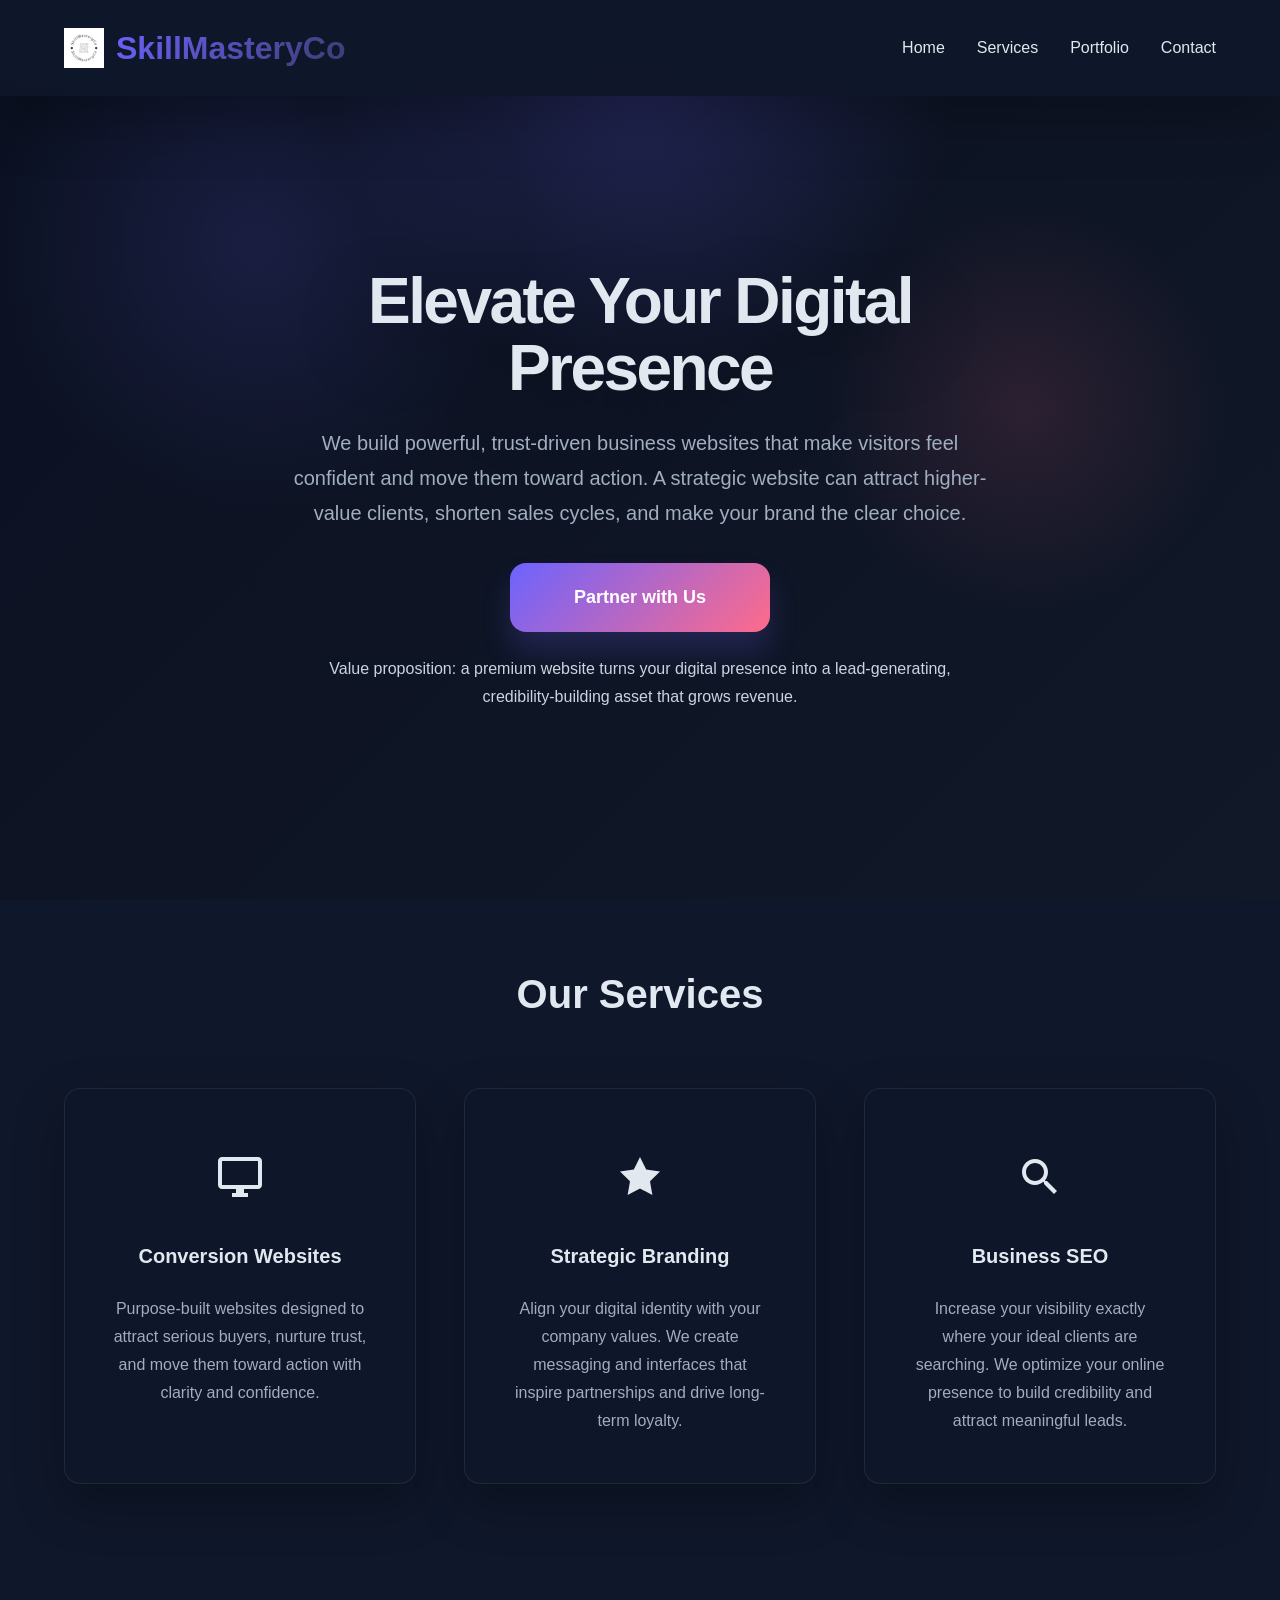
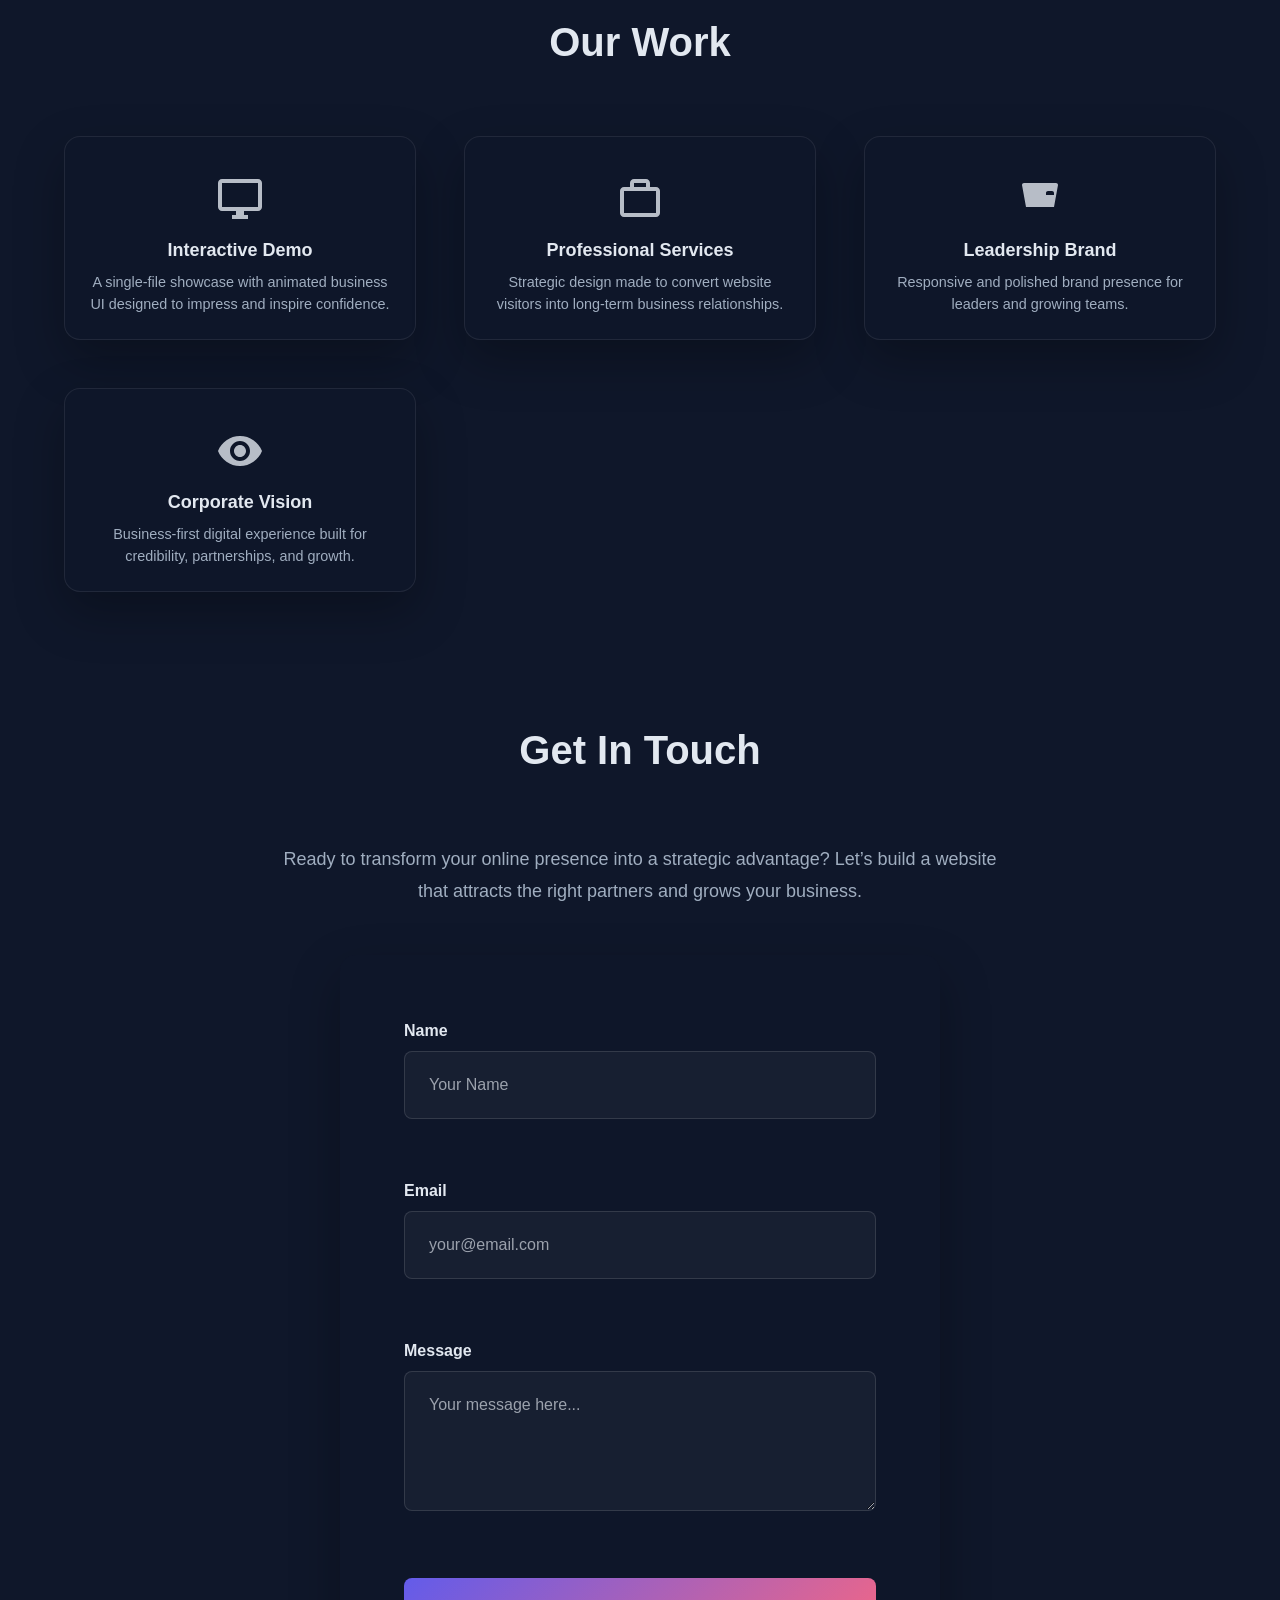
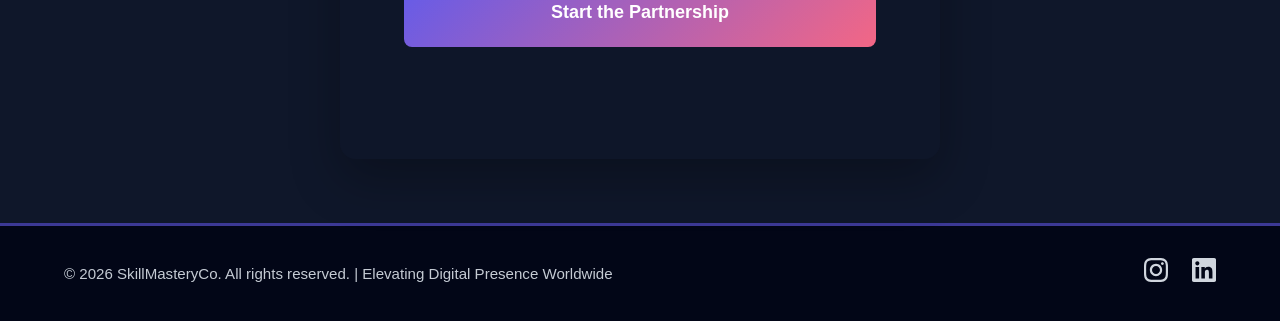
==== index.html @ 53ac9909 "Improve Our Work cards with icons, remove emojis from services, maintain icon consistency across pag" ====
<!DOCTYPE html>
<html lang="en">
<head>
    <meta charset="UTF-8">
    <meta name="viewport" content="width=device-width, initial-scale=1.0">
    <meta name="description" content="SkillMasteryCo - Professional business web development agency offering custom sites, brand strategy, and SEO services.">
    <title>SkillMasteryCo - Business Web Development Agency</title>
    <link rel="icon" href="skillmaterco_logo.png" type="image/png">
    <link rel="stylesheet" href="style.css">
</head>
<body>
    <!-- Header / Navigation -->
    <header class="header">
        <nav class="navbar">
            <div class="nav-container">
                <div class="logo">
                    <img src="skillmaterco_logo.png" alt="SkillMasteryCo logo" class="logo-image">
                    <span>SkillMasteryCo</span>
                </div>
                <ul class="nav-menu">
                    <li><a href="#home" class="nav-link">Home</a></li>
                    <li><a href="#services" class="nav-link">Services</a></li>
                    <li><a href="#portfolio" class="nav-link">Portfolio</a></li>
                    <li><a href="#contact" class="nav-link">Contact</a></li>
                </ul>
                <button class="hamburger" id="hamburger">
                    <span></span>
                    <span></span>
                    <span></span>
                </button>
            </div>
        </nav>
    </header>

    <!-- Main Content -->
    <main>
        <!-- Hero Section -->
        <section id="home" class="hero">
            <div class="hero-content">
                <h1 class="hero-title">Elevate Your Digital Presence</h1>
                <p class="hero-subtitle">We build powerful, trust-driven business websites that make visitors feel confident and move them toward action. A strategic website can attract higher-value clients, shorten sales cycles, and make your brand the clear choice.</p>
                <button class="cta-button" id="hireButton">Partner with Us</button>
                <p class="hero-note">Value proposition: a premium website turns your digital presence into a lead-generating, credibility-building asset that grows revenue.</p>
            </div>
        </section>

        <!-- Services Section -->
        <section id="services" class="services">
            <div class="container">
                <h2 class="section-title">Our Services</h2>
                <div class="services-grid">
                    <article class="service-card">
                        <div class="service-icon">
                            <svg width="48" height="48" viewBox="0 0 24 24" fill="currentColor">
                                <path d="M21 2H3c-1.1 0-2 .9-2 2v12c0 1.1.9 2 2 2h7v2H8v2h8v-2h-2v-2h7c1.1 0 2-.9 2-2V4c0-1.1-.9-2-2-2zm0 14H3V4h18v12z"/>
                            </svg>
                        </div>
                        <h3>Conversion Websites</h3>
                        <p>Purpose-built websites designed to attract serious buyers, nurture trust, and move them toward action with clarity and confidence.</p>
                    </article>
                    <article class="service-card">
                        <div class="service-icon">
                            <svg width="48" height="48" viewBox="0 0 24 24" fill="currentColor">
                                <path d="M12 2l3.09 6.26L22 9.27l-5 4.87 1.18 6.88L12 17.77l-6.18 3.25L7 14.14 2 9.27l6.91-1.01L12 2z"/>
                            </svg>
                        </div>
                        <h3>Strategic Branding</h3>
                        <p>Align your digital identity with your company values. We create messaging and interfaces that inspire partnerships and drive long-term loyalty.</p>
                    </article>
                    <article class="service-card">
                        <div class="service-icon">
                            <svg width="48" height="48" viewBox="0 0 24 24" fill="currentColor">
                                <path d="M15.5 14h-.79l-.28-.27C15.41 12.59 16 11.11 16 9.5 16 5.91 13.09 3 9.5 3S3 5.91 3 9.5 5.91 16 9.5 16c1.61 0 3.09-.59 4.23-1.57l.27.28v.79l5 4.99L20.49 19l-4.99-5zm-6 0C7.01 14 5 11.99 5 9.5S7.01 5 9.5 5 14 7.01 14 9.5 11.99 14 9.5 14z"/>
                            </svg>
                        </div>
                        <h3>Business SEO</h3>
                        <p>Increase your visibility exactly where your ideal clients are searching. We optimize your online presence to build credibility and attract meaningful leads.</p>
                    </article>
                </div>
            </div>
        </section>

        <!-- Portfolio Section -->
        <section id="portfolio" class="portfolio">
            <div class="container">
                <h2 class="section-title">Our Work</h2>
                <div class="portfolio-grid">
                    <article class="portfolio-card">
                        <a href="portfolio-demo.html" class="portfolio-link">
                            <div class="portfolio-icon">
                                <svg width="48" height="48" viewBox="0 0 24 24" fill="currentColor">
                                    <path d="M21 2H3c-1.1 0-2 .9-2 2v12c0 1.1.9 2 2 2h7v2H8v2h8v-2h-2v-2h7c1.1 0 2-.9 2-2V4c0-1.1-.9-2-2-2zm0 14H3V4h18v12z"/>
                                </svg>
                            </div>
                            <h3>Interactive Demo</h3>
                            <p>A single-file showcase with animated business UI designed to impress and inspire confidence.</p>
                        </a>
                    </article>
                    <article class="portfolio-card">
                        <a href="professional-services.html" class="portfolio-link">
                            <div class="portfolio-icon">
                                <svg width="48" height="48" viewBox="0 0 24 24" fill="currentColor">
                                    <path d="M20 6h-3V4c0-1.11-.89-2-2-2H9c-1.11 0-2 .89-2 2v2H4c-1.11 0-2 .89-2 2v11c0 1.11.89 2 2 2h16c1.11 0 2-.89 2-2V8c0-1.11-.89-2-2-2zM9 4h6v2H9V4zm11 15H4V8h16v11z"/>
                                </svg>
                            </div>
                            <h3>Professional Services</h3>
                            <p>Strategic design made to convert website visitors into long-term business relationships.</p>
                        </a>
                    </article>
                    <article class="portfolio-card">
                        <a href="leadership-brand.html" class="portfolio-link">
                            <div class="portfolio-icon">
                                <svg width="48" height="48" viewBox="0 0 24 24" fill="currentColor">
                                    <path d="M5 16L3 5c0-.55.45-1 1-1h16c.55 0 1 .45 1 1l-2 11H5zm14-7c0-.55-.45-1-1-1h-2c-.55 0-1 .45-1 1v1h4v-1zM7 7c0-.55.45-1 1-1h2c.55 0 1 .45 1 1v1H7V7z"/>
                                </svg>
                            </div>
                            <h3>Leadership Brand</h3>
                            <p>Responsive and polished brand presence for leaders and growing teams.</p>
                        </a>
                    </article>
                    <article class="portfolio-card">
                        <a href="corporate-vision.html" class="portfolio-link">
                            <div class="portfolio-icon">
                                <svg width="48" height="48" viewBox="0 0 24 24" fill="currentColor">
                                    <path d="M12 4.5C7 4.5 2.73 7.61 1 12c1.73 4.39 6 7.5 11 7.5s9.27-3.11 11-7.5c-1.73-4.39-6-7.5-11-7.5zM12 17c-2.76 0-5-2.24-5-5s2.24-5 5-5 5 2.24 5 5-2.24 5-5 5zm0-8c-1.66 0-3 1.34-3 3s1.34 3 3 3 3-1.34 3-3-1.34-3-3-3z"/>
                                </svg>
                            </div>
                            <h3>Corporate Vision</h3>
                            <p>Business-first digital experience built for credibility, partnerships, and growth.</p>
                        </a>
                    </article>
                </div>
            </div>
        </section>

        <!-- Contact Section -->
        <section id="contact" class="contact">
            <div class="container">
                <h2 class="section-title">Get In Touch</h2>
                <p class="contact-intro">Ready to transform your online presence into a strategic advantage? Let’s build a website that attracts the right partners and grows your business.</p>
                <form class="contact-form" id="contactForm" action="https://formspree.io/f/xbloqypo" method="POST" novalidate>
                    <input type="hidden" name="_subject" value="New inquiry from SkillMasteryCo website">
                    <div class="form-group">
                        <label for="name">Name</label>
                        <input 
                            type="text" 
                            id="name" 
                            name="name" 
                            placeholder="Your Name" 
                            required
                        >
                        <span class="error-message" id="nameError"></span>
                    </div>

                    <div class="form-group">
                        <label for="email">Email</label>
                        <input 
                            type="email" 
                            id="email" 
                            name="email" 
                            placeholder="your@email.com" 
                            required
                        >
                        <span class="error-message" id="emailError"></span>
                    </div>

                    <div class="form-group">
                        <label for="message">Message</label>
                        <textarea 
                            id="message" 
                            name="message" 
                            placeholder="Your message here..." 
                            rows="5" 
                            required
                        ></textarea>
                        <span class="error-message" id="messageError"></span>
                    </div>

                    <button type="submit" class="submit-button">Start the Partnership</button>
                    <p class="form-message" id="formMessage"></p>
                </form>
            </div>
        </section>
    </main>

    <!-- Footer -->
    <footer class="footer">
        <div class="container">
            <div class="footer-content">
                <p>&copy; 2026 SkillMasteryCo. All rights reserved. | Elevating Digital Presence Worldwide</p>
                <div class="social-links">
                    <a href="https://www.instagram.com/skillmasteryco/" class="social-link" aria-label="Instagram">
                        <svg width="24" height="24" viewBox="0 0 24 24" fill="currentColor">
                            <path d="M12 2.163c3.204 0 3.584.012 4.85.07 3.252.148 4.771 1.691 4.919 4.919.058 1.265.069 1.645.069 4.849 0 3.205-.012 3.584-.069 4.849-.149 3.225-1.664 4.771-4.919 4.919-1.266.058-1.644.07-4.85.07-3.204 0-3.584-.012-4.849-.07-3.26-.149-4.771-1.699-4.919-4.92-.058-1.265-.07-1.644-.07-4.849 0-3.204.013-3.583.07-4.849.149-3.227 1.664-4.771 4.919-4.919 1.266-.057 1.645-.069 4.849-.069zm0-2.163c-3.259 0-3.667.014-4.947.072-4.358.2-6.78 2.618-6.98 6.98-.059 1.281-.073 1.689-.073 4.948 0 3.259.014 3.668.072 4.948.2 4.358 2.618 6.78 6.98 6.98 1.281.058 1.689.072 4.948.072 3.259 0 3.668-.014 4.948-.072 4.354-.2 6.782-2.618 6.979-6.98.059-1.28.073-1.689.073-4.948 0-3.259-.014-3.667-.072-4.947-.196-4.354-2.617-6.78-6.979-6.98-1.281-.059-1.69-.073-4.949-.073zm0 5.838c-3.403 0-6.162 2.759-6.162 6.162s2.759 6.163 6.162 6.163 6.162-2.759 6.162-6.163c0-3.403-2.759-6.162-6.162-6.162zm0 10.162c-2.209 0-4-1.79-4-4 0-2.209 1.791-4 4-4s4 1.791 4 4c0 2.21-1.791 4-4 4zm6.406-11.845c-.796 0-1.441.645-1.441 1.44s.645 1.44 1.441 1.44c.795 0 1.439-.645 1.439-1.44s-.644-1.44-1.439-1.44z"/>
                        </svg>
                    </a>
                    <a href="https://www.linkedin.com/company/skillmasterco/" class="social-link" aria-label="LinkedIn">
                        <svg width="24" height="24" viewBox="0 0 24 24" fill="currentColor">
                            <path d="M20.447 20.452h-3.554v-5.569c0-1.328-.027-3.037-1.852-3.037-1.853 0-2.136 1.445-2.136 2.939v5.667H9.351V9h3.414v1.561h.046c.477-.9 1.637-1.85 3.37-1.85 3.601 0 4.267 2.37 4.267 5.455v6.286zM5.337 7.433c-1.144 0-2.063-.926-2.063-2.065 0-1.138.92-2.063 2.063-2.063 1.14 0 2.064.925 2.064 2.063 0 1.139-.925 2.065-2.064 2.065zm1.782 13.019H3.555V9h3.564v11.452zM22.225 0H1.771C.792 0 0 .774 0 1.729v20.542C0 23.227.792 24 1.771 24h20.451C23.2 24 24 23.227 24 22.271V1.729C24 .774 23.2 0 22.222 0h.003z"/>
                        </svg>
                    </a>
                </div>
            </div>
        </div>
    </footer>

    <script src="script.js"></script>
</body>
</html>
---- style.css ----
/* ===========================
   CSS VARIABLES (Custom Properties)
   =========================== */
:root {
    /* Colors */
    --primary-color: #6c63ff;
    --primary-dark: #4f47d8;
    --secondary-color: #3b3b6d;
    --accent-color: #ff6b8a;
    --text-dark: #e2e8f0;
    --text-light: #a0aec0;
    --bg-light: #1a202c;
    --bg-white: #0f172a;
    --border-color: #2d3748;
    --success-color: #48bb78;
    --error-color: #f56565;

    /* Spacing */
    --spacing-xs: 0.5rem;
    --spacing-sm: 1rem;
    --spacing-md: 1.5rem;
    --spacing-lg: 2rem;
    --spacing-xl: 3rem;
    --spacing-2xl: 4rem;

    /* Typography */
    --font-family: 'Segoe UI', Tahoma, Geneva, Verdana, sans-serif;
    --font-size-base: 1rem;
    --font-size-lg: 1.125rem;
    --font-size-xl: 1.25rem;
    --font-size-2xl: 2rem;
    --font-size-3xl: 2.5rem;
    --line-height-normal: 1.5;
    --line-height-relaxed: 1.75;

    /* Border Radius */
    --radius-sm: 0.375rem;
    --radius-md: 0.5rem;
    --radius-lg: 0.75rem;
    --radius-xl: 1rem;

    /* Shadows */
    --shadow-sm: 0 1px 2px rgba(0, 0, 0, 0.05);
    --shadow-md: 0 4px 6px rgba(0, 0, 0, 0.1);
    --shadow-lg: 0 10px 15px rgba(0, 0, 0, 0.1);
    --shadow-xl: 0 20px 25px rgba(0, 0, 0, 0.1);

    /* Transitions */
    --transition: all 0.3s ease;
}

/* ===========================
   GLOBAL STYLES
   =========================== */
* {
    margin: 0;
    padding: 0;
    box-sizing: border-box;
}

html {
    scroll-behavior: smooth;
}

body {
    font-family: var(--font-family);
    font-size: var(--font-size-base);
    line-height: var(--line-height-normal);
    color: var(--text-dark);
    background-color: var(--bg-white);
}

a {
    text-decoration: none;
    color: inherit;
}

button,
input,
textarea {
    transition: var(--transition);
}

@keyframes fadeUp {
    from {
        opacity: 0;
        transform: translateY(24px);
    }
    to {
        opacity: 1;
        transform: translateY(0);
    }
}

@keyframes pulseGlow {
    0%, 100% {
        box-shadow: 0 0 0 0 rgba(108, 99, 255, 0.45);
    }
    50% {
        box-shadow: 0 0 30px 10px rgba(108, 99, 255, 0.1);
    }
}

button {
    font-family: var(--font-family);
    cursor: pointer;
    border: none;
}

/* ===========================
   UTILITY CLASSES
   =========================== */
.container {
    max-width: 1200px;
    margin: 0 auto;
    padding: 0 var(--spacing-md);
}

.section-title {
    font-size: var(--font-size-3xl);
    font-weight: 700;
    text-align: center;
    margin-bottom: var(--spacing-2xl);
    color: var(--text-dark);
    opacity: 0;
    transform: translateY(20px);
    animation: fadeUp 0.85s ease forwards;
}

.error-message {
    color: var(--error-color);
    font-size: 0.875rem;
    display: block;
    margin-top: var(--spacing-xs);
    min-height: 1.25rem;
}

/* ===========================
   HEADER / NAVIGATION
   =========================== */
.header {
    position: fixed;
    top: 0;
    width: 100%;
    background-color: rgba(15, 23, 42, 0.95);
    backdrop-filter: blur(12px);
    box-shadow: 0 20px 60px rgba(0, 0, 0, 0.25);
    z-index: 1000;
}

.navbar {
    padding: var(--spacing-md) 0;
}

.nav-container {
    max-width: 1200px;
    margin: 0 auto;
    padding: 0 var(--spacing-md);
    display: flex;
    justify-content: space-between;
    align-items: center;
}

.logo {
    display: flex;
    align-items: center;
    gap: 0.75rem;
    font-weight: 700;
}

.logo-image {
    width: 40px;
    height: auto;
    display: block;
}

.logo span {
    font-size: var(--font-size-2xl);
    background: linear-gradient(135deg, var(--primary-color), var(--secondary-color));
    -webkit-background-clip: text;
    -webkit-text-fill-color: transparent;
    background-clip: text;
}

.nav-menu {
    display: flex;
    gap: var(--spacing-lg);
    list-style: none;
    align-items: center;
}

.nav-link {
    color: var(--text-dark);
    font-weight: 500;
    transition: var(--transition);
    position: relative;
}

.nav-link:hover {
    color: var(--accent-color);
}

.nav-link::after {
    content: '';
    position: absolute;
    bottom: -5px;
    left: 0;
    width: 0;
    height: 2px;
    background: linear-gradient(135deg, var(--primary-color), var(--accent-color));
    transition: var(--transition);
}

.nav-link:hover::after {
    width: 100%;
}

.hamburger {
    display: none;
    flex-direction: column;
    background: none;
    cursor: pointer;
    gap: 5px;
}

.hamburger span {
    width: 25px;
    height: 3px;
    background-color: var(--text-dark);
    transition: var(--transition);
}

.hamburger.active span:nth-child(1) {
    transform: rotate(45deg) translate(8px, 8px);
}

.hamburger.active span:nth-child(2) {
    opacity: 0;
}

.hamburger.active span:nth-child(3) {
    transform: rotate(-45deg) translate(7px, -7px);
}

/* ===========================
   HERO SECTION
   =========================== */
.hero {
    margin-top: 80px;
    min-height: calc(100vh - 80px);
    background: radial-gradient(circle at top, rgba(108, 99, 255, 0.22), transparent 30%),
                linear-gradient(135deg, #0b1122 0%, #111827 100%);
    display: flex;
    align-items: center;
    justify-content: center;
    text-align: center;
    color: var(--text-dark);
    padding: var(--spacing-2xl) var(--spacing-md);
    position: relative;
    overflow: hidden;
}

.hero::before {
    content: '';
    position: absolute;
    inset: 0;
    background: radial-gradient(circle at 20% 20%, rgba(108, 99, 255, 0.14), transparent 22%),
                radial-gradient(circle at 80% 40%, rgba(255, 107, 138, 0.12), transparent 18%);
    pointer-events: none;
}

.hero-content {
    max-width: 800px;
    position: relative;
    z-index: 1;
    animation: fadeUp 0.9s ease forwards;
}

.hero-title {
    font-size: clamp(2.5rem, 8vw, 4rem);
    font-weight: 800;
    margin-bottom: var(--spacing-md);
    line-height: 1.05;
    letter-spacing: -0.04em;
    text-shadow: 0 24px 70px rgba(0, 0, 0, 0.35);
}

.hero-subtitle {
    font-size: clamp(1rem, 3vw, var(--font-size-xl));
    margin-bottom: var(--spacing-lg);
    opacity: 0.9;
    line-height: var(--line-height-relaxed);
    max-width: 720px;
    margin-left: auto;
    margin-right: auto;
    color: var(--text-light);
    animation: fadeUp 0.9s ease 0.2s forwards;
    opacity: 0;
    transform: translateY(20px);
}

.hero-note {
    margin-top: 1.4rem;
    color: #cbd5e1;
    font-size: 1rem;
    line-height: 1.8;
    max-width: 680px;
    margin-left: auto;
    margin-right: auto;
    opacity: 0;
    transform: translateY(20px);
    animation: fadeUp 0.9s ease 0.35s forwards;
}

.cta-button {
    display: inline-block;
    background: linear-gradient(135deg, var(--primary-color), var(--accent-color));
    color: #ffffff;
    padding: var(--spacing-md) var(--spacing-2xl);
    font-size: var(--font-size-lg);
    font-weight: 700;
    border-radius: var(--radius-xl);
    transition: var(--transition);
    box-shadow: 0 20px 30px rgba(108, 99, 255, 0.2);
    animation: pulseGlow 3s ease-in-out infinite;
}

.cta-button:hover {
    transform: translateY(-4px) scale(1.02);
    box-shadow: 0 24px 36px rgba(108, 99, 255, 0.3);
}

.cta-button:active {
    transform: translateY(-1px) scale(0.99);
}

/* ===========================
   SERVICES SECTION
   =========================== */
.services {
    padding: var(--spacing-2xl) var(--spacing-md);
    background-color: var(--bg-white);
}

.services-grid {
    display: flex;
    flex-wrap: wrap;
    gap: var(--spacing-xl);
    justify-content: space-between;
}

.service-card {
    flex: 1;
    min-width: 280px;
    background-color: rgba(15, 23, 42, 0.95);
    border: 1px solid rgba(255, 255, 255, 0.08);
    padding: var(--spacing-xl);
    border-radius: var(--radius-xl);
    box-shadow: 0 20px 50px rgba(0, 0, 0, 0.28);
    transition: var(--transition);
    text-align: center;
    opacity: 0;
    transform: translateY(24px);
    animation: fadeUp 0.9s ease forwards;
}

.service-card:nth-child(1) {
    animation-delay: 0.1s;
}

.service-card:nth-child(2) {
    animation-delay: 0.2s;
}

.service-card:nth-child(3) {
    animation-delay: 0.3s;
}

.service-card:hover {
    transform: translateY(-8px);
    box-shadow: 0 28px 70px rgba(0, 0, 0, 0.32);
    border-color: rgba(108, 99, 255, 0.55);
}

.service-icon {
    display: flex;
    justify-content: center;
    align-items: center;
    height: 80px;
    color: var(--accent-primary);
    margin-bottom: var(--spacing-md);
}

.service-card h3 {
    font-size: var(--font-size-xl);
    margin-bottom: var(--spacing-md);
    color: var(--text-dark);
}

.service-card p {
    color: var(--text-light);
    line-height: var(--line-height-relaxed);
}

/* ===========================
   PORTFOLIO SECTION
   =========================== */
.portfolio {
    padding: var(--spacing-2xl) var(--spacing-md);
    background-color: var(--bg-white);
}

.portfolio-grid {
    display: grid;
    grid-template-columns: repeat(auto-fit, minmax(280px, 1fr));
    gap: var(--spacing-xl);
}

.portfolio-card {
    background-color: rgba(15, 23, 42, 0.95);
    border: 1px solid rgba(255, 255, 255, 0.08);
    border-radius: var(--radius-xl);
    overflow: hidden;
    box-shadow: 0 20px 50px rgba(0, 0, 0, 0.28);
    transition: var(--transition);
    cursor: pointer;
    opacity: 0;
    transform: translateY(24px);
    animation: fadeUp 0.9s ease forwards;
}

.portfolio-card a {
    display: block;
    color: inherit;
    text-decoration: none;
    min-height: 100%;
}

.portfolio-card:nth-child(1) {
    animation-delay: 0.15s;
}

.portfolio-card:nth-child(2) {
    animation-delay: 0.25s;
}

.portfolio-card:nth-child(3) {
    animation-delay: 0.35s;
}

.portfolio-card:nth-child(4) {
    animation-delay: 0.45s;
}

.portfolio-card:hover {
    transform: translateY(-8px) scale(1.02);
    box-shadow: 0 28px 70px rgba(0, 0, 0, 0.32);
}

.portfolio-icon {
    display: flex;
    justify-content: center;
    align-items: center;
    height: 100px;
    color: var(--accent-primary);
    opacity: 0.8;
    transition: var(--transition);
    padding-top: var(--spacing-md);
}

.portfolio-card:hover .portfolio-icon {
    opacity: 1;
    transform: scale(1.1);
}

.portfolio-card h3 {
    font-size: var(--font-size-lg);
    padding: 0 var(--spacing-md) var(--spacing-xs);
    color: var(--text-dark);
    text-align: center;
}

.portfolio-card p {
    padding: 0 var(--spacing-md) var(--spacing-md);
    color: var(--text-light);
    font-size: 0.9rem;
    text-align: center;
}

/* ===========================
   CONTACT SECTION
   =========================== */
.contact {
    padding: var(--spacing-2xl) var(--spacing-md);
    background-color: var(--bg-white);
}

.contact-intro {
    max-width: 720px;
    margin: 0 auto var(--spacing-xl);
    color: var(--text-light);
    text-align: center;
    font-size: var(--font-size-lg);
    line-height: var(--line-height-relaxed);
    opacity: 0.9;
    opacity: 0;
    transform: translateY(20px);
    animation: fadeUp 0.9s ease 0.15s forwards;
}

.contact-form {
    max-width: 600px;
    margin: 0 auto;
    background-color: rgba(15, 23, 42, 0.95);
    padding: var(--spacing-2xl);
    border-radius: var(--radius-xl);
    box-shadow: 0 20px 50px rgba(0, 0, 0, 0.28);
    opacity: 0;
    transform: translateY(24px);
    animation: fadeUp 0.9s ease forwards;
    animation-delay: 0.5s;
}

.form-group {
    margin-bottom: var(--spacing-lg);
}

.form-group label {
    display: block;
    margin-bottom: var(--spacing-xs);
    font-weight: 600;
    color: var(--text-dark);
}

.form-group input,
.form-group textarea {
    width: 100%;
    padding: var(--spacing-md);
    border: 1px solid rgba(255, 255, 255, 0.12);
    border-radius: var(--radius-md);
    background-color: rgba(255, 255, 255, 0.04);
    color: var(--text-dark);
    font-family: var(--font-family);
    font-size: var(--font-size-base);
    transition: var(--transition);
    resize: vertical;
}

.form-group input::placeholder,
.form-group textarea::placeholder {
    color: rgba(226, 232, 240, 0.65);
}

.form-group input:focus,
.form-group textarea:focus {
    outline: none;
    border-color: var(--primary-color);
    box-shadow: 0 0 0 3px rgba(102, 126, 234, 0.1);
}

.form-group input.error,
.form-group textarea.error {
    border-color: var(--error-color);
}

.submit-button {
    width: 100%;
    padding: var(--spacing-md);
    background: linear-gradient(135deg, rgba(108, 99, 255, 0.9), rgba(255, 107, 138, 0.95));
    color: #ffffff;
    font-size: var(--font-size-lg);
    font-weight: 600;
    border-radius: var(--radius-md);
    transition: var(--transition);
    cursor: pointer;
}

.submit-button:hover {
    transform: translateY(-2px);
    box-shadow: var(--shadow-lg);
}

.submit-button:active {
    transform: translateY(0);
}

.form-message {
    margin-top: var(--spacing-md);
    text-align: center;
    font-weight: 600;
    min-height: 1.5rem;
}

.form-message.success {
    color: var(--success-color);
}

.form-message.error {
    color: var(--error-color);
}

/* ===========================
   FOOTER
   =========================== */
.footer {
    background-color: #020617;
    color: var(--text-dark);
    padding: var(--spacing-lg) var(--spacing-md);
    text-align: center;
    border-top: 3px solid rgba(108, 99, 255, 0.55);
}

.footer p {
    font-size: 0.943rem;
    color: rgba(226, 232, 240, 0.92);
    opacity: 0.95;
}

.footer-content {
    display: flex;
    justify-content: space-between;
    align-items: center;
    flex-wrap: wrap;
    gap: var(--spacing-md);
}

.social-links {
    display: flex;
    gap: var(--spacing-md);
}

.social-link {
    color: rgba(226, 232, 240, 0.92);
    transition: color 0.3s ease;
}

.social-link:hover {
    color: var(--accent-primary);
}

/* ===========================
   RESPONSIVE DESIGN
   =========================== */

/* Tablets (768px and below) */
@media (max-width: 768px) {
    /* Navigation */
    .nav-menu {
        display: none;
        position: absolute;
        top: 70px;
        left: 0;
        width: 100%;
        flex-direction: column;
        background-color: var(--bg-light);
        padding: var(--spacing-lg);
        gap: var(--spacing-md);
        box-shadow: var(--shadow-md);
    }

    .nav-menu.active {
        display: flex;
    }

    .hamburger {
        display: flex;
    }

    /* Header adjustment */
    .header {
        margin-bottom: 0;
    }

    /* Services Grid */
    .services-grid {
        flex-direction: column;
    }

    .service-card {
        min-width: 100%;
    }

    /* Contact Form */
    .contact-form {
        padding: var(--spacing-lg);
    }

    .section-title {
        font-size: var(--font-size-2xl);
    }
}

/* Mobile (480px and below) */
@media (max-width: 480px) {
    :root {
        --spacing-md: 1rem;
        --spacing-lg: 1.5rem;
        --spacing-xl: 2rem;
    }

    .logo {
        font-size: var(--font-size-xl);
    }

    .hero {
        margin-top: 70px;
        min-height: calc(100vh - 70px);
        padding: var(--spacing-lg) var(--spacing-sm);
    }

    .hero-title {
        font-size: 1.75rem;
    }

    .hero-subtitle {
        font-size: 1rem;
    }

    .cta-button {
        padding: var(--spacing-md) var(--spacing-lg);
        font-size: var(--font-size-base);
    }

    .services {
        padding: var(--spacing-xl) var(--spacing-sm);
    }

    .service-card {
        padding: var(--spacing-lg);
    }

    .portfolio {
        padding: var(--spacing-xl) var(--spacing-sm);
    }

    .portfolio-grid {
        gap: var(--spacing-md);
    }

    .contact {
        padding: var(--spacing-xl) var(--spacing-sm);
    }

    .contact-form {
        padding: var(--spacing-lg) var(--spacing-md);
    }

    .section-title {
        font-size: var(--font-size-2xl);
        margin-bottom: var(--spacing-lg);
    }

    .nav-menu {
        top: 60px;
        padding: var(--spacing-md);
    }

    .footer {
        padding: var(--spacing-lg) var(--spacing-sm);
    }

    .footer p {
        font-size: 0.875rem;
    }

    .footer-content {
        flex-direction: column;
        text-align: center;
    }

    .social-links {
        justify-content: center;
    }
}
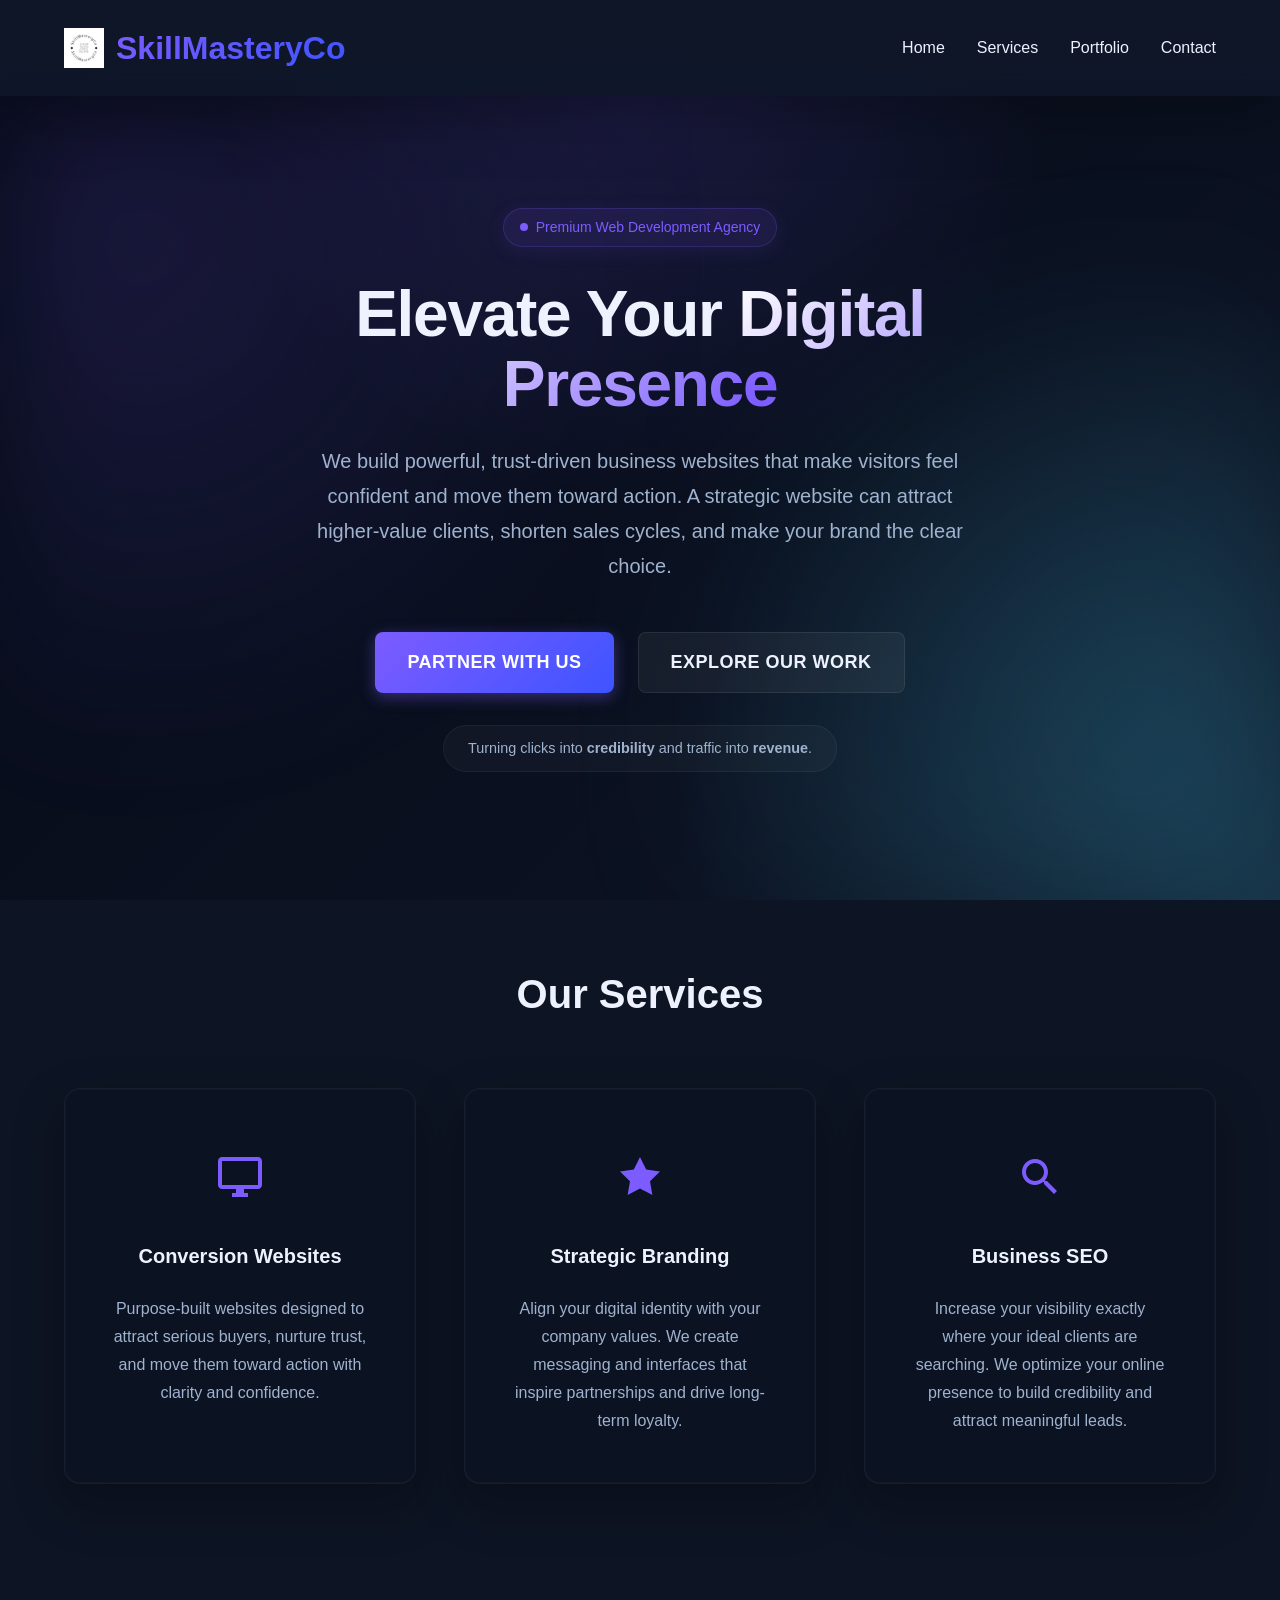
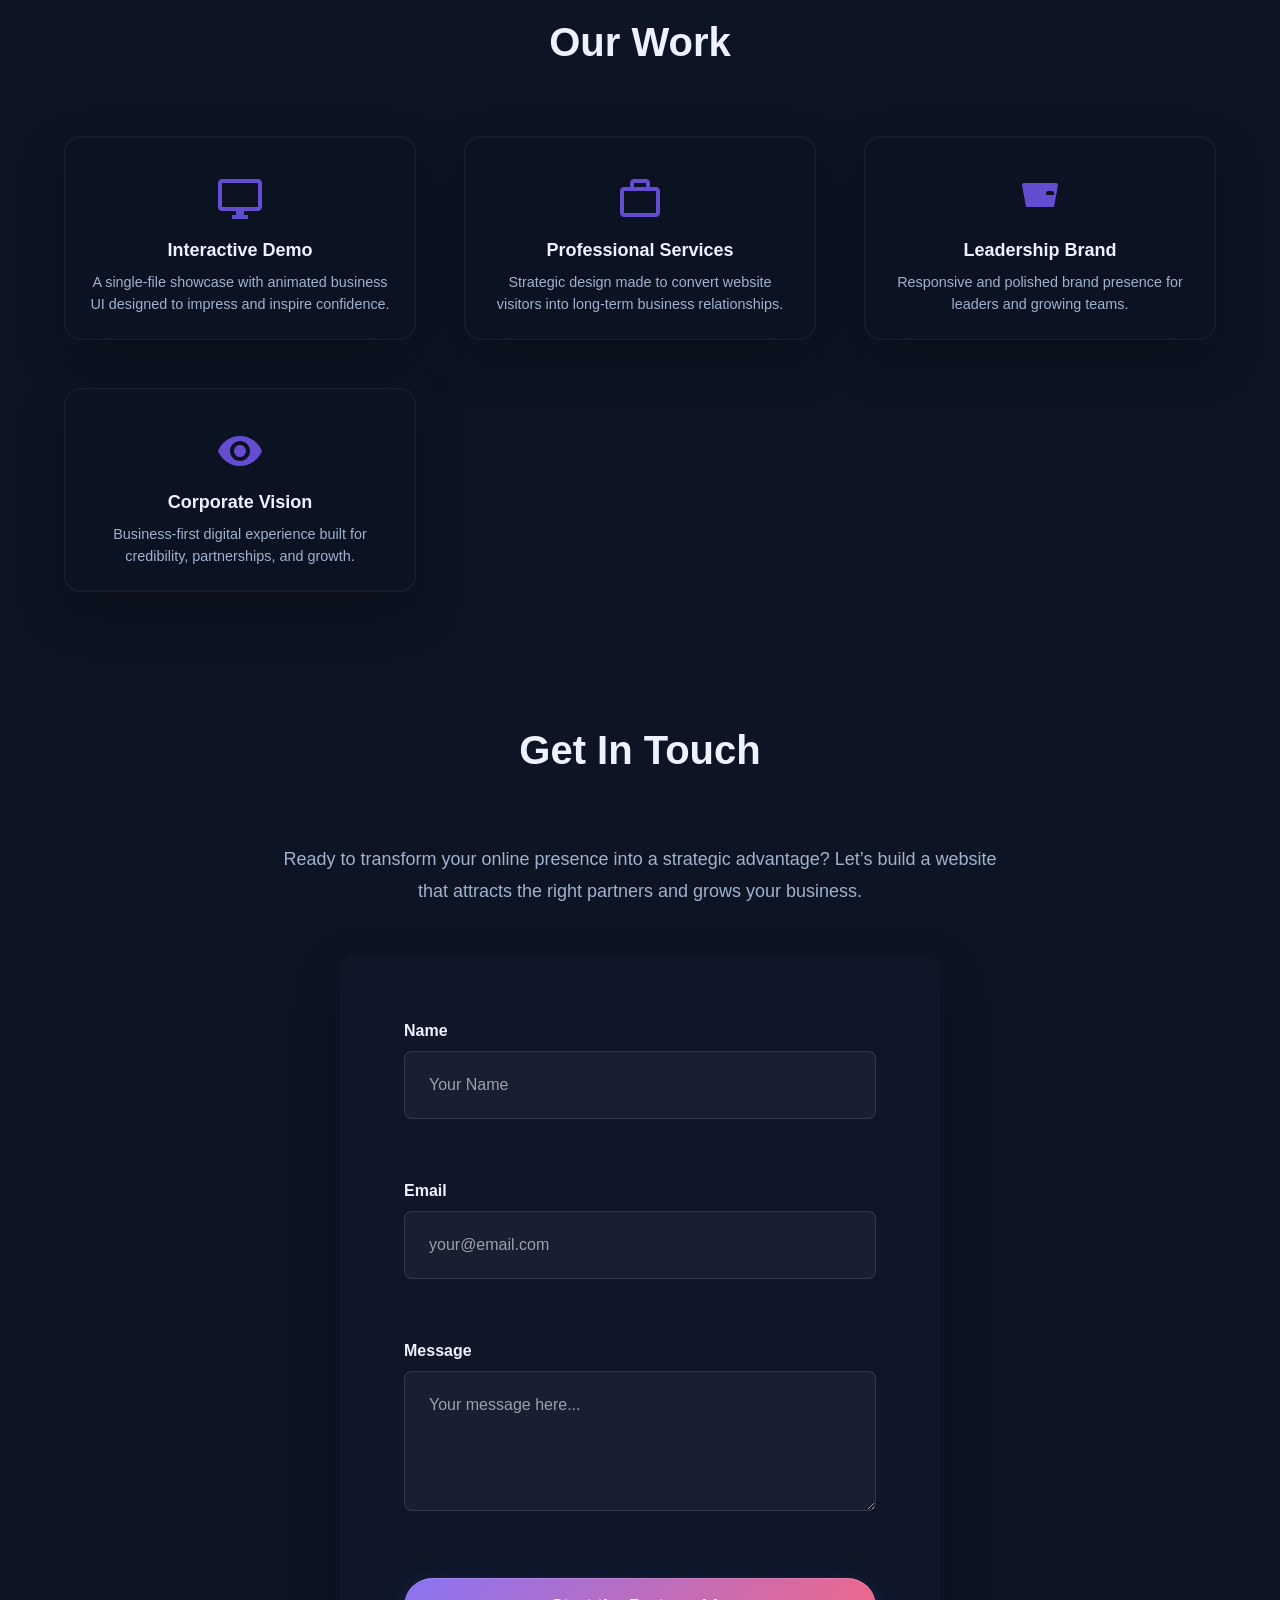
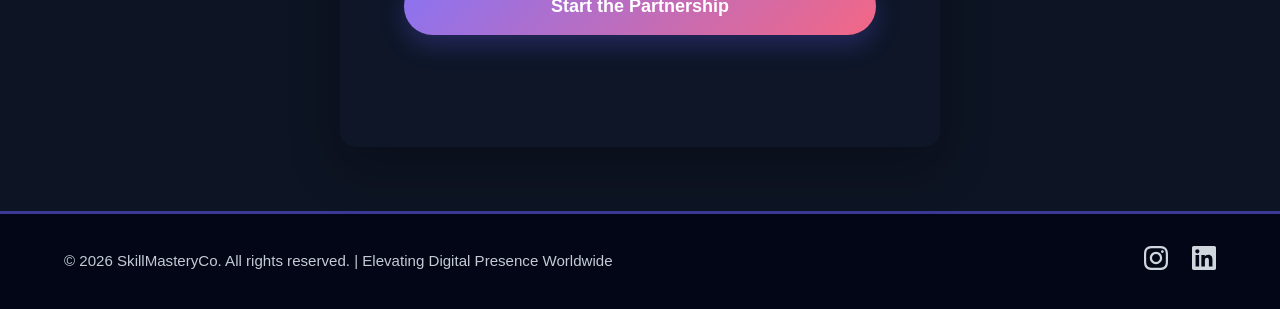
==== commit 4bf1ef30: "fixed responsiveness issues" ====
--- a/index.html
+++ b/index.html
@@ -37,10 +37,19 @@
         <!-- Hero Section -->
         <section id="home" class="hero">
             <div class="hero-content">
-                <h1 class="hero-title">Elevate Your Digital Presence</h1>
+                <div class="hero-badge">
+                    <span class="pulse-dot"></span>
+                    Premium Web Development Agency
+                </div>
+                <h1 class="hero-title">Elevate Your <span class="text-gradient">Digital Presence</span></h1>
                 <p class="hero-subtitle">We build powerful, trust-driven business websites that make visitors feel confident and move them toward action. A strategic website can attract higher-value clients, shorten sales cycles, and make your brand the clear choice.</p>
-                <button class="cta-button" id="hireButton">Partner with Us</button>
-                <p class="hero-note">Value proposition: a premium website turns your digital presence into a lead-generating, credibility-building asset that grows revenue.</p>
+                <div class="hero-actions">
+                    <button class="cta-button primary" id="hireButton">Partner with Us</button>
+                    <a href="#portfolio" class="cta-button secondary">Explore Our Work</a>
+                </div>
+                <div class="hero-note">
+                    <p>Turning clicks into <strong>credibility</strong> and traffic into <strong>revenue</strong>.</p>
+                </div>
             </div>
         </section>
 
--- a/style.css
+++ b/style.css
@@ -3,15 +3,19 @@
    =========================== */
 :root {
     /* Colors */
-    --primary-color: #6c63ff;
-    --primary-dark: #4f47d8;
-    --secondary-color: #3b3b6d;
-    --accent-color: #ff6b8a;
-    --text-dark: #e2e8f0;
-    --text-light: #a0aec0;
-    --bg-light: #1a202c;
-    --bg-white: #0f172a;
-    --border-color: #2d3748;
+    --primary-color: #7c5cff;
+    --primary-dark: #5a44ff;
+    --secondary-color: #3e54ff;
+    --accent-color: #4ad5ff;
+    --accent-primary: #7c5cff;
+    --text-dark: #eef2ff;
+    --text-light: #9fb3cf;
+    --bg-light: #090d1a;
+    --bg-white: #0d1423;
+    --border-color: rgba(255,255,255,0.08);
+    --surface: rgba(10, 18, 30, 0.95);
+    --surface-soft: rgba(15, 23, 42, 0.92);
+    --surface-strong: rgba(7, 12, 23, 0.98);
     --success-color: #48bb78;
     --error-color: #f56565;
 
@@ -56,6 +60,11 @@
     margin: 0;
     padding: 0;
     box-sizing: border-box;
+}
+
+html, body {
+    max-width: 100vw;
+    overflow-x: hidden;
 }
 
 html {
@@ -248,8 +257,9 @@
 .hero {
     margin-top: 80px;
     min-height: calc(100vh - 80px);
-    background: radial-gradient(circle at top, rgba(108, 99, 255, 0.22), transparent 30%),
-                linear-gradient(135deg, #0b1122 0%, #111827 100%);
+    background: radial-gradient(circle at top, rgba(124, 92, 255, 0.15), transparent 40%),
+                radial-gradient(circle at bottom right, rgba(74, 213, 255, 0.15), transparent 40%),
+                linear-gradient(135deg, #070b1a 0%, #0d1423 100%);
     display: flex;
     align-items: center;
     justify-content: center;
@@ -264,74 +274,165 @@
     content: '';
     position: absolute;
     inset: 0;
-    background: radial-gradient(circle at 20% 20%, rgba(108, 99, 255, 0.14), transparent 22%),
-                radial-gradient(circle at 80% 40%, rgba(255, 107, 138, 0.12), transparent 18%);
+    background: 
+        radial-gradient(circle at 10% 20%, rgba(124, 92, 255, 0.15) 0%, transparent 40%),
+        radial-gradient(circle at 90% 80%, rgba(74, 213, 255, 0.15) 0%, transparent 40%);
+    z-index: 0;
     pointer-events: none;
+    filter: blur(60px);
 }
 
 .hero-content {
     max-width: 800px;
+    width: 100%;
+    margin: 0 auto;
     position: relative;
     z-index: 1;
     animation: fadeUp 0.9s ease forwards;
+    display: flex;
+    flex-direction: column;
+    align-items: center;
+}
+
+.hero-badge {
+    display: inline-flex;
+    max-width: 100%;
+    flex-wrap: wrap;
+    justify-content: center;
+    align-items: center;
+    gap: 0.5rem;
+    background: rgba(124, 92, 255, 0.1);
+    border: 1px solid rgba(124, 92, 255, 0.2);
+    padding: 0.5rem 1rem;
+    border-radius: 2rem;
+    font-size: 0.875rem;
+    font-weight: 500;
+    color: var(--accent-primary);
+    margin-bottom: var(--spacing-lg);
+    backdrop-filter: blur(10px);
+    box-shadow: 0 4px 20px rgba(124, 92, 255, 0.1);
+}
+
+.pulse-dot {
+    width: 8px;
+    height: 8px;
+    background-color: var(--accent-primary);
+    border-radius: 50%;
+    animation: pulse 2s infinite;
+}
+
+@keyframes pulse {
+    0% {
+        box-shadow: 0 0 0 0 rgba(124, 92, 255, 0.4);
+    }
+    70% {
+        box-shadow: 0 0 0 10px rgba(124, 92, 255, 0);
+    }
+    100% {
+        box-shadow: 0 0 0 0 rgba(124, 92, 255, 0);
+    }
 }
 
 .hero-title {
-    font-size: clamp(2.5rem, 8vw, 4rem);
+    font-size: clamp(2.5rem, 5vw, 4.5rem);
     font-weight: 800;
+    line-height: 1.1;
     margin-bottom: var(--spacing-md);
-    line-height: 1.05;
-    letter-spacing: -0.04em;
-    text-shadow: 0 24px 70px rgba(0, 0, 0, 0.35);
+    letter-spacing: -0.02em;
+}
+
+.text-gradient {
+    background: linear-gradient(135deg, #ffffff 0%, #7c5cff 50%, #4ad5ff 100%);
+    background-size: 200% auto;
+    -webkit-background-clip: text;
+    -webkit-text-fill-color: transparent;
+    background-clip: text;
+    animation: shine 5s linear infinite;
+}
+
+@keyframes shine {
+    to {
+        background-position: 200% center;
+    }
 }
 
 .hero-subtitle {
-    font-size: clamp(1rem, 3vw, var(--font-size-xl));
+    font-size: clamp(1rem, 2vw, 1.25rem);
+    color: var(--text-light);
+    max-width: 650px;
+    margin: 0 auto var(--spacing-xl);
+    line-height: var(--line-height-relaxed);
+}
+
+.hero-actions {
+    display: flex;
+    gap: var(--spacing-md);
+    justify-content: center;
     margin-bottom: var(--spacing-lg);
-    opacity: 0.9;
-    line-height: var(--line-height-relaxed);
-    max-width: 720px;
-    margin-left: auto;
-    margin-right: auto;
+}
+
+.cta-button {
+    display: inline-flex;
+    align-items: center;
+    justify-content: center;
+    padding: 1rem 2rem;
+    font-size: var(--font-size-lg);
+    font-weight: 600;
+    border-radius: var(--radius-md);
+    transition: var(--transition);
+    text-transform: uppercase;
+    letter-spacing: 0.5px;
+    position: relative;
+    overflow: hidden;
+}
+
+.cta-button.primary {
+    background: linear-gradient(135deg, var(--primary-color), var(--secondary-color));
+    color: white;
+    box-shadow: 0 4px 15px rgba(124, 92, 255, 0.4);
+    border: none;
+}
+
+.cta-button.primary:hover {
+    transform: translateY(-2px);
+    box-shadow: 0 8px 25px rgba(124, 92, 255, 0.6);
+}
+
+.cta-button.primary::before {
+    content: '';
+    position: absolute;
+    top: 0;
+    left: -100%;
+    width: 100%;
+    height: 100%;
+    background: linear-gradient(90deg, transparent, rgba(255,255,255,0.2), transparent);
+    transition: left 0.5s ease;
+}
+
+.cta-button.primary:hover::before {
+    left: 100%;
+}
+
+.cta-button.secondary {
+    background: rgba(255, 255, 255, 0.05);
+    color: var(--text-dark);
+    border: 1px solid var(--border-color);
+    backdrop-filter: blur(5px);
+}
+
+.cta-button.secondary:hover {
+    background: rgba(255, 255, 255, 0.1);
+    transform: translateY(-2px);
+}
+
+.hero-note {
+    font-size: 0.9rem;
     color: var(--text-light);
-    animation: fadeUp 0.9s ease 0.2s forwards;
-    opacity: 0;
-    transform: translateY(20px);
-}
-
-.hero-note {
-    margin-top: 1.4rem;
-    color: #cbd5e1;
-    font-size: 1rem;
-    line-height: 1.8;
-    max-width: 680px;
-    margin-left: auto;
-    margin-right: auto;
-    opacity: 0;
-    transform: translateY(20px);
-    animation: fadeUp 0.9s ease 0.35s forwards;
-}
-
-.cta-button {
+    background: rgba(255, 255, 255, 0.03);
+    padding: 0.75rem 1.5rem;
+    border-radius: 2rem;
+    border: 1px solid rgba(255, 255, 255, 0.05);
     display: inline-block;
-    background: linear-gradient(135deg, var(--primary-color), var(--accent-color));
-    color: #ffffff;
-    padding: var(--spacing-md) var(--spacing-2xl);
-    font-size: var(--font-size-lg);
-    font-weight: 700;
-    border-radius: var(--radius-xl);
-    transition: var(--transition);
-    box-shadow: 0 20px 30px rgba(108, 99, 255, 0.2);
-    animation: pulseGlow 3s ease-in-out infinite;
-}
-
-.cta-button:hover {
-    transform: translateY(-4px) scale(1.02);
-    box-shadow: 0 24px 36px rgba(108, 99, 255, 0.3);
-}
-
-.cta-button:active {
-    transform: translateY(-1px) scale(0.99);
 }
 
 /* ===========================
@@ -343,21 +444,18 @@
 }
 
 .services-grid {
-    display: flex;
-    flex-wrap: wrap;
+    display: grid;
+    grid-template-columns: repeat(auto-fit, minmax(280px, 1fr));
     gap: var(--spacing-xl);
-    justify-content: space-between;
 }
 
 .service-card {
-    flex: 1;
-    min-width: 280px;
-    background-color: rgba(15, 23, 42, 0.95);
-    border: 1px solid rgba(255, 255, 255, 0.08);
+    background-color: rgba(12, 18, 35, 0.95);
+    border: 1px solid rgba(255, 255, 255, 0.05);
     padding: var(--spacing-xl);
     border-radius: var(--radius-xl);
-    box-shadow: 0 20px 50px rgba(0, 0, 0, 0.28);
-    transition: var(--transition);
+    box-shadow: inset 0 0 0 1px rgba(255,255,255,0.02), 0 20px 50px rgba(0, 0, 0, 0.28);
+    transition: transform var(--transition), border-color var(--transition), box-shadow var(--transition);
     text-align: center;
     opacity: 0;
     transform: translateY(24px);
@@ -417,12 +515,12 @@
 }
 
 .portfolio-card {
-    background-color: rgba(15, 23, 42, 0.95);
-    border: 1px solid rgba(255, 255, 255, 0.08);
+    background-color: rgba(12, 18, 35, 0.95);
+    border: 1px solid rgba(255, 255, 255, 0.05);
     border-radius: var(--radius-xl);
     overflow: hidden;
-    box-shadow: 0 20px 50px rgba(0, 0, 0, 0.28);
-    transition: var(--transition);
+    box-shadow: inset 0 0 0 1px rgba(255,255,255,0.02), 0 20px 50px rgba(0, 0, 0, 0.28);
+    transition: transform var(--transition), border-color var(--transition), box-shadow var(--transition);
     cursor: pointer;
     opacity: 0;
     transform: translateY(24px);
@@ -565,19 +663,21 @@
 
 .submit-button {
     width: 100%;
-    padding: var(--spacing-md);
-    background: linear-gradient(135deg, rgba(108, 99, 255, 0.9), rgba(255, 107, 138, 0.95));
+    padding: 1.1rem;
+    background: linear-gradient(135deg, rgba(143,120,255,0.95), rgba(255,107,138,0.95));
     color: #ffffff;
     font-size: var(--font-size-lg);
-    font-weight: 600;
-    border-radius: var(--radius-md);
+    font-weight: 700;
+    border-radius: 999px;
+    border: none;
     transition: var(--transition);
     cursor: pointer;
+    box-shadow: 0 10px 25px rgba(108, 99, 255, 0.25), inset 0 1px 0 rgba(255, 255, 255, 0.15);
 }
 
 .submit-button:hover {
-    transform: translateY(-2px);
-    box-shadow: var(--shadow-lg);
+    transform: translateY(-3px);
+    box-shadow: 0 16px 36px rgba(108, 99, 255, 0.35), inset 0 1px 0 rgba(255, 255, 255, 0.2);
 }
 
 .submit-button:active {
@@ -671,18 +771,65 @@
         margin-bottom: 0;
     }
 
+    .container {
+        padding: 0 var(--spacing-sm);
+    }
+
+    .hero {
+        padding: var(--spacing-2xl) var(--spacing-md);
+        min-height: auto;
+        margin-top: 70px;
+    }
+
+    .hero-badge {
+        font-size: 0.8rem;
+        padding: 0.4rem 1rem;
+    }
+
+    .hero-title {
+        font-size: clamp(2.4rem, 6vw, 3rem);
+    }
+
+    .hero-subtitle {
+        font-size: 1.1rem;
+    }
+
+    .hero-title,
+    .section-title {
+        text-align: center;
+    }
+
     /* Services Grid */
     .services-grid {
-        flex-direction: column;
+        grid-template-columns: 1fr;
+    }
+
+    .portfolio-grid {
+        grid-template-columns: 1fr;
     }
 
     .service-card {
         min-width: 100%;
     }
 
-    /* Contact Form */
-    .contact-form {
-        padding: var(--spacing-lg);
+    .form-group input,
+    .form-group textarea {
+        padding: 0.85rem;
+    }
+
+    .submit-button {
+        padding: 1rem;
+        font-size: 1rem;
+    }
+
+    .footer-content {
+        flex-direction: column;
+        align-items: center;
+        gap: var(--spacing-sm);
+    }
+
+    .social-links {
+        justify-content: center;
     }
 
     .section-title {
@@ -702,31 +849,59 @@
         font-size: var(--font-size-xl);
     }
 
+    .logo span {
+        font-size: clamp(1.1rem, 4.5vw, 1.4rem);
+    }
+
     .hero {
-        margin-top: 70px;
-        min-height: calc(100vh - 70px);
+        margin-top: 60px;
+        min-height: calc(100vh - 60px);
         padding: var(--spacing-lg) var(--spacing-sm);
     }
 
+    .hero-badge {
+        font-size: 0.75rem;
+        padding: 0.35rem 0.85rem;
+        margin-bottom: 1.2rem;
+        text-align: center;
+        line-height: 1.4;
+    }
+
     .hero-title {
-        font-size: 1.75rem;
+        font-size: clamp(1.9rem, 8vw, 2.4rem);
+        line-height: 1.15;
     }
 
     .hero-subtitle {
-        font-size: 1rem;
+        font-size: 0.95rem;
+        line-height: 1.6;
+        margin-bottom: var(--spacing-lg);
+        padding: 0 0.5rem;
+    }
+
+    .hero-actions {
+        flex-direction: column;
+        width: 100%;
+        gap: 0.85rem;
+        margin-bottom: 2rem;
+        padding: 0 1rem;
+    }
+
+    .hero-note {
+        padding: 0.85rem 1.25rem;
+        font-size: 0.85rem;
+        margin: 0 1rem;
     }
 
     .cta-button {
+        width: 100%;
+        min-width: auto;
         padding: var(--spacing-md) var(--spacing-lg);
         font-size: var(--font-size-base);
     }
 
-    .services {
-        padding: var(--spacing-xl) var(--spacing-sm);
-    }
-
     .service-card {
-        padding: var(--spacing-lg);
+        padding: var(--spacing-lg) var(--spacing-md);
     }
 
     .portfolio {
@@ -759,6 +934,22 @@
         padding: var(--spacing-lg) var(--spacing-sm);
     }
 
+    .nav-container {
+        padding: 0 var(--spacing-sm);
+    }
+
+    .hero-subtitle,
+    .hero-note {
+        margin-left: 0;
+        margin-right: 0;
+    }
+
+    .portfolio-card,
+    .service-card,
+    .contact-form {
+        border-radius: calc(var(--radius-xl) * 1.1);
+    }
+
     .footer p {
         font-size: 0.875rem;
     }
